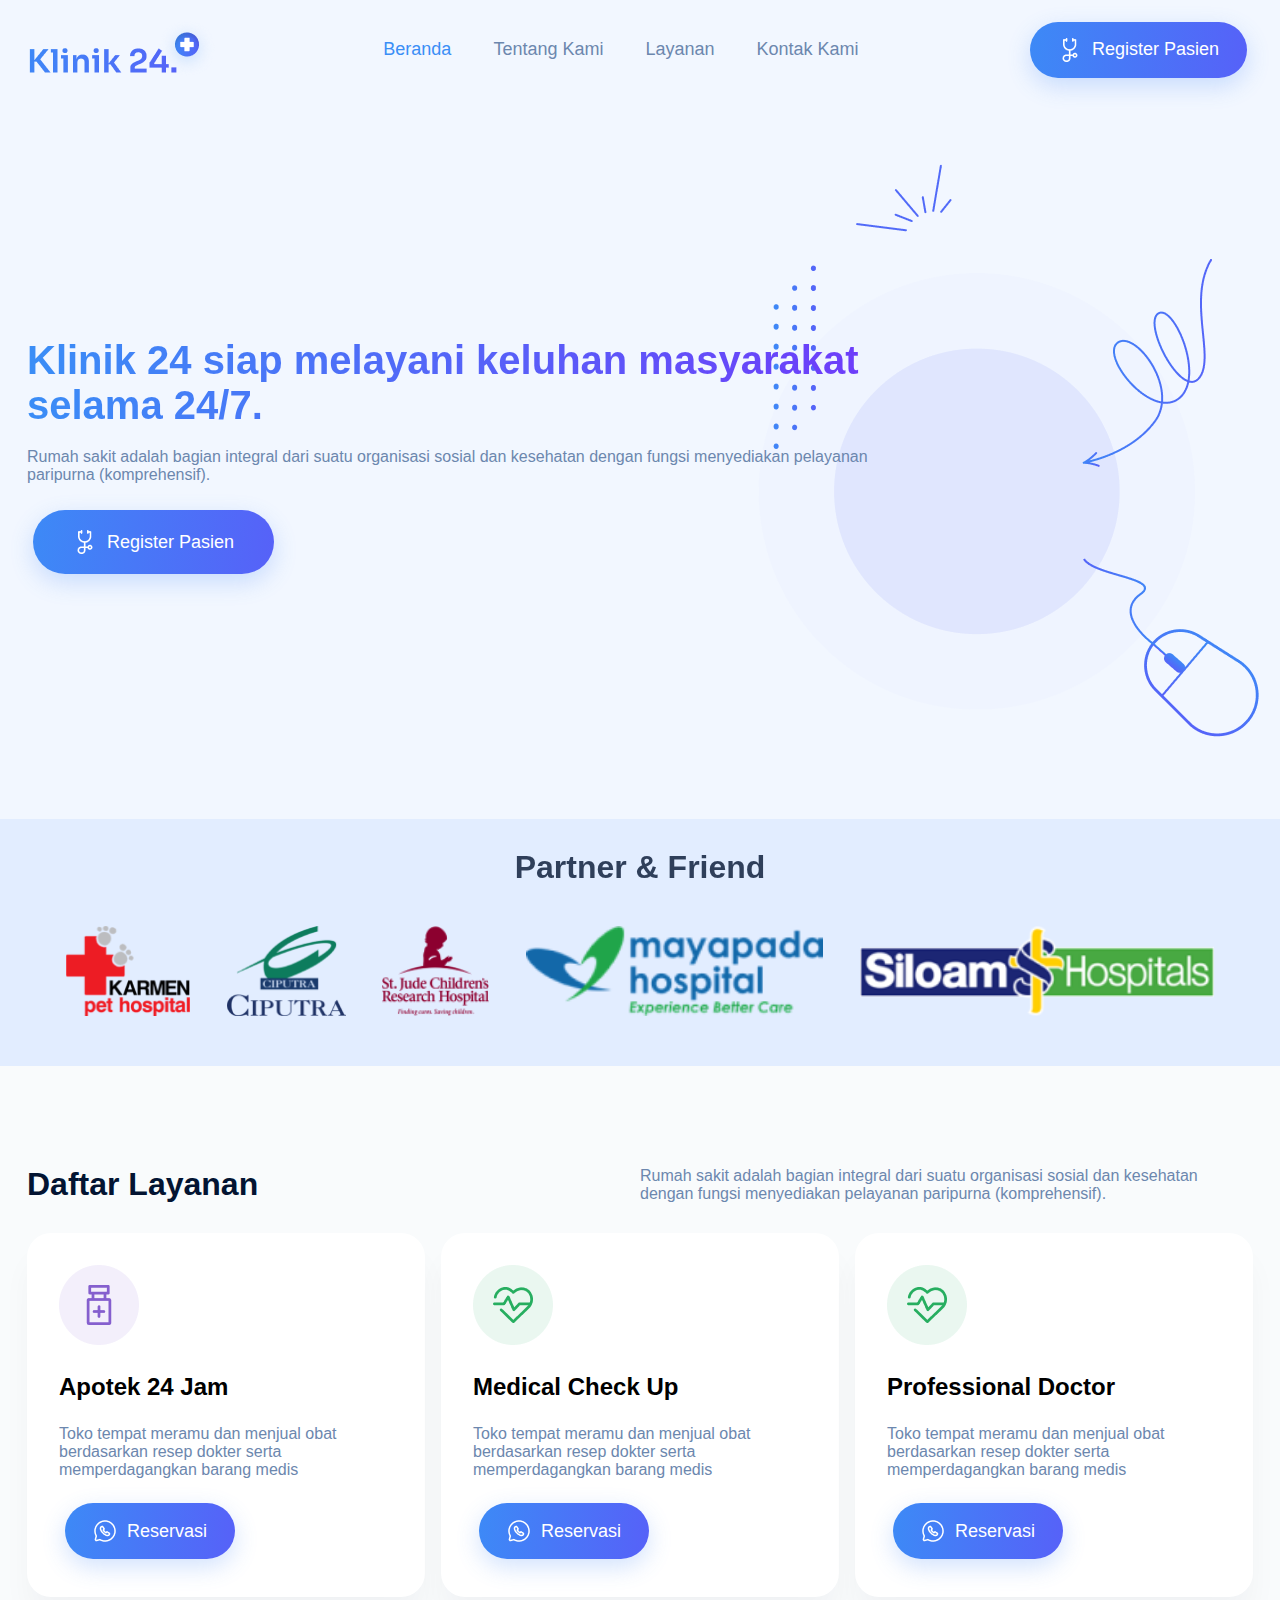
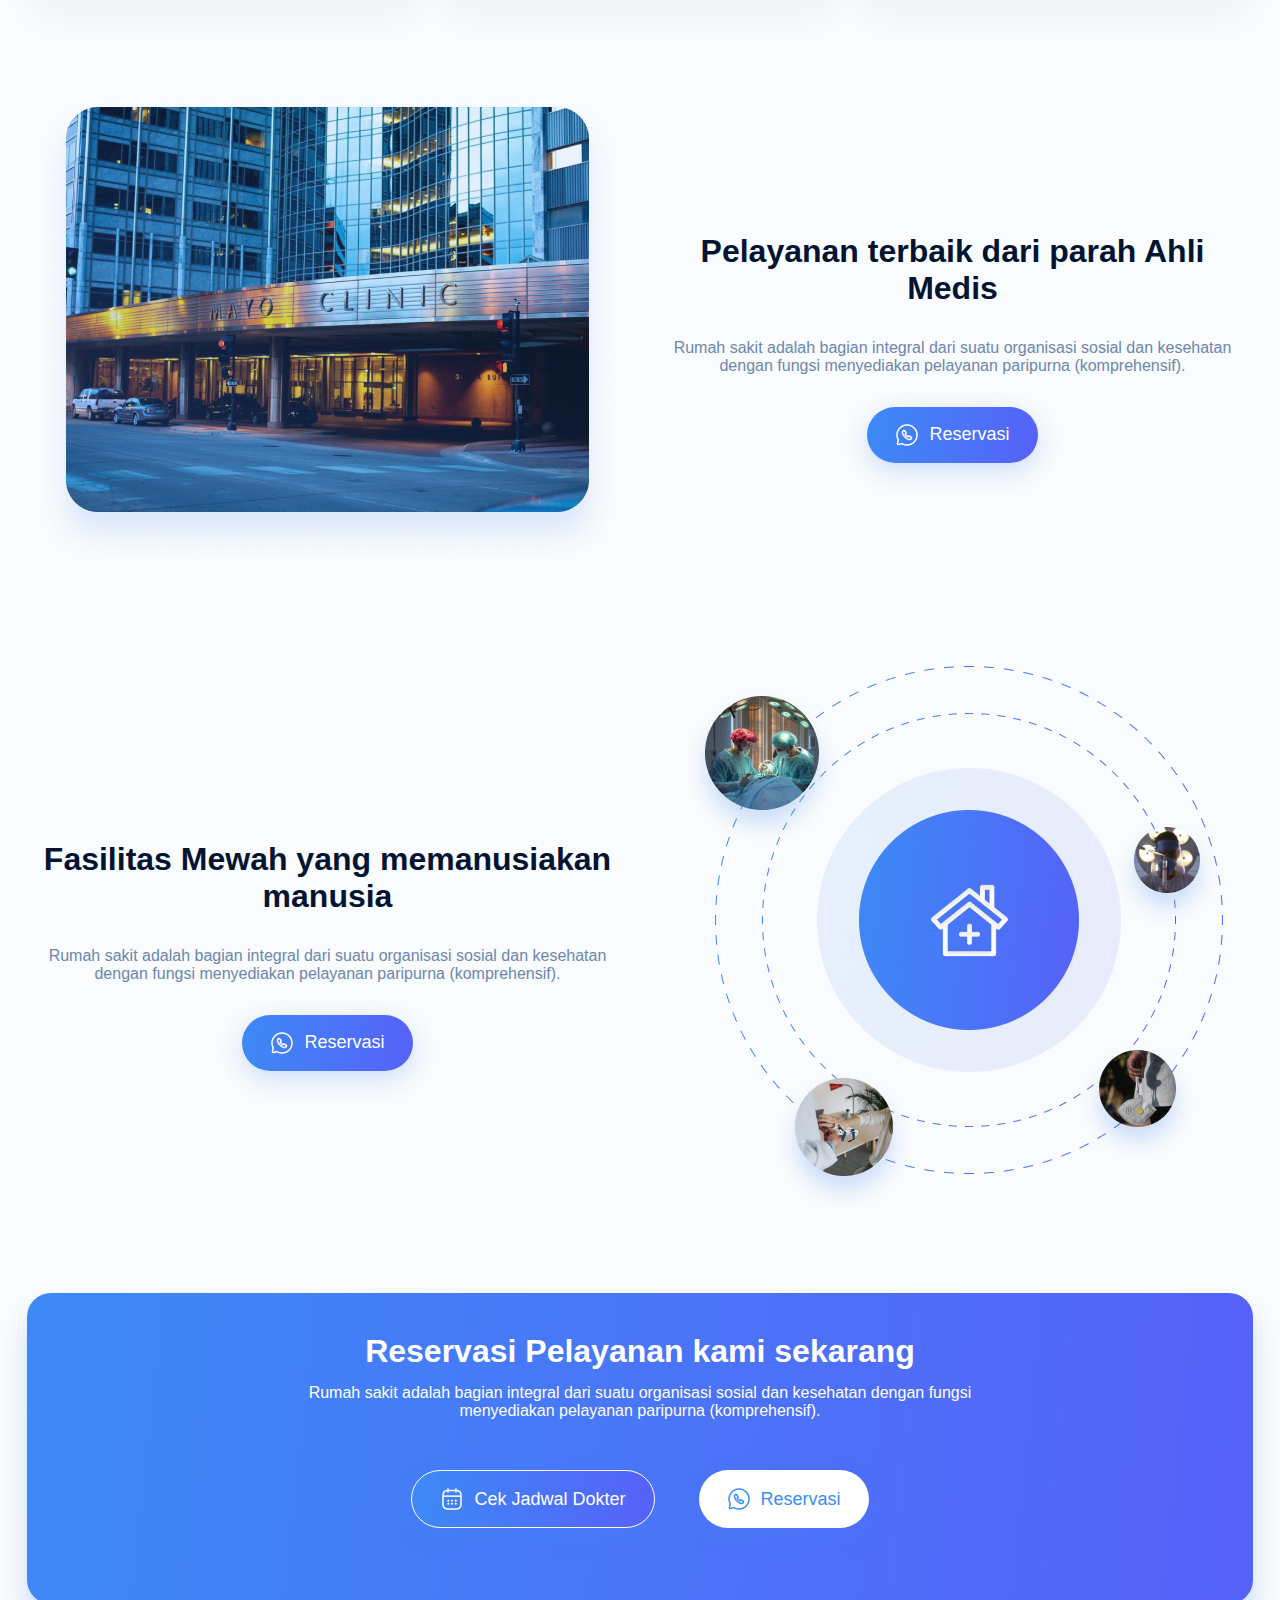
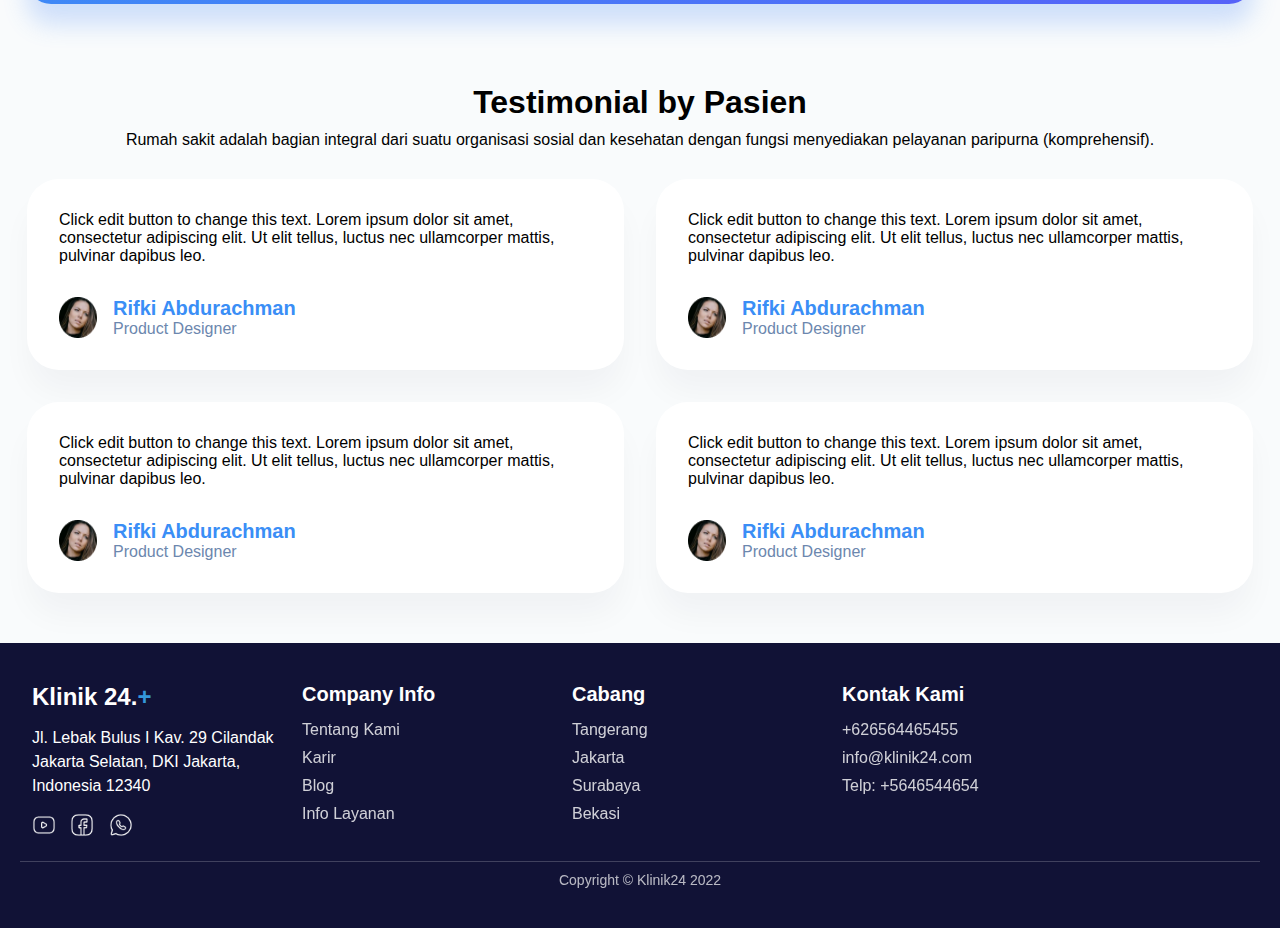
==== pages/Klinik24.html @ da9fb4de "upload" ====
<!DOCTYPE html>
<html lang="en">
<head>
    <meta charset="UTF-8">
    <meta name="viewport" content="width=device-width, initial-scale=1.0">
    <link rel="stylesheet" href="../css/Klinik24.css">
    <title>Document</title>
</head>
<body>
    <header>
        <div class="container">
            <div class="content">
                <img src="../images/klinik24Logo.png" alt="">
                <nav>
                    <a href="#" class="active">Beranda</a>
                    <a href="#">Tentang Kami</a>
                    <a href="#">Layanan</a>
                    <a href="#">Kontak Kami</a>
                </nav>
                <button class="menu">
                    <div>
                        <span></span>
                        <span></span>
                        <span></span>
                    </div>
                    <nav>
                        <ul>
                            <li><a href="#">Beranda</a></li>
                            <li><a href="#">Tentang Kami</a></li>
                            <li><a href="#">Layanan</a></li>
                            <li><a href="#">Kontak Kami</a></li>
                        </ul>
                        <a class="login"><img src="../images/pasient.png" alt=""> Register Pasien</a>
                    </nav>
                </button>
                <div class="account">
                    <button class="login"><img src="../images/pasient.png" alt=""> Register Pasien</button>
                </div>
            </div>
        </div>
    </header>
    <main>
        <section class="landing">
            <div class="container">
                <div class="content">
                    <h1>Klinik 24 siap melayani keluhan masyarakat selama 24/7.</h1>
                    <p>Rumah sakit adalah bagian integral dari suatu organisasi sosial dan kesehatan dengan fungsi menyediakan pelayanan paripurna (komprehensif).</p>
                    <button class="login"><img src="../images/pasient.png" alt=""> Register Pasien</button>
                </div>
            </div>
        </section>
        <div class="partners">
            <div class="container">
                <h1>Partner & Friend</h1>
                <div class="images">
                    <img src="../images/partners/image1.png" alt="">
                    <img src="../images/partners/image2.png" alt="">
                    <img src="../images/partners/image3.png" alt="">
                    <img src="../images/partners/image4.png" alt="">
                    <img src="../images/partners/image5.png" alt="">
                </div>
            </div>
        </div>
        <div class="services">
            <div class="container">
                <div class="headline">
                    <h1>Daftar Layanan</h1>
                    <p>Rumah sakit adalah bagian integral dari suatu organisasi sosial dan kesehatan dengan fungsi menyediakan pelayanan paripurna (komprehensif).</p>
                </div>
                <div class="cards">
                    <div class="card">
                        <img src="../images/services/service1.png" alt="">
                        <h2>Apotek 24 Jam</h2>
                        <p>Toko tempat meramu dan menjual obat berdasarkan resep dokter serta memperdagangkan barang medis</p>
                        <button class="login"><img src="../images/whatsapp.png" alt=""> Reservasi</button>
                    </div>
                    <div class="card">
                        <img src="../images/services/service2.png" alt="">
                        <h2>Medical Check Up</h2>
                        <p>Toko tempat meramu dan menjual obat berdasarkan resep dokter serta memperdagangkan barang medis</p>
                        <button class="login"><img src="../images/whatsapp.png" alt=""> Reservasi</button>
                    </div>
                    <div class="card">
                        <img src="../images/services/service2.png" alt="">
                        <h2>Professional Doctor</h2>
                        <p>Toko tempat meramu dan menjual obat berdasarkan resep dokter serta memperdagangkan barang medis</p>
                        <button class="login"><img src="../images/whatsapp.png" alt=""> Reservasi</button>
                    </div>
                </div>
                <div class="special-service">
                    <img src="../images/special_service.png" alt="">
                    <div class="content">
                        <h2>Pelayanan terbaik dari parah Ahli Medis</h2>
                        <p>Rumah sakit adalah bagian integral dari suatu organisasi sosial dan kesehatan dengan fungsi menyediakan pelayanan paripurna (komprehensif).</p>
                        <button class="login">
                            <img src="../images/whatsapp.png" alt="">
                            Reservasi
                        </button>
                    </div>
                </div>
                <div class="special-service">
                    <div class="content">
                        <h2>Fasilitas Mewah yang memanusiakan manusia</h2>
                        <p>Rumah sakit adalah bagian integral dari suatu organisasi sosial dan kesehatan dengan fungsi menyediakan pelayanan paripurna (komprehensif).</p>
                        <button class="login">
                            <img src="../images/whatsapp.png" alt="">
                            Reservasi
                        </button>
                    </div>
                    <img src="../images/special_service2.png" alt="">
                </div>
            </div>
        </div>
        <div class="container">
            <div class="appointment">
                <h1>Reservasi Pelayanan kami sekarang</h1>
                <p>Rumah sakit adalah bagian integral dari suatu organisasi sosial dan kesehatan dengan fungsi menyediakan pelayanan paripurna (komprehensif).</p>
                <div>
                    <button class="login blue"><img src="../images/calendar.png" alt="">Cek Jadwal Dokter</button>
                    <button class="login white"><img src="../images/whatsapp_blue.jpg" alt="">Reservasi</button>
                </div>
            </div>
        </div>
        <div class="comments">
            <div class="container">
                <div class="headline">
                    <h1>Testimonial by Pasien</h1>
                    <p>Rumah sakit adalah bagian integral dari suatu organisasi sosial dan kesehatan dengan fungsi menyediakan pelayanan paripurna (komprehensif).</p>
                </div>
                <div class="cards">
                    <div class="card">
                        <div class="comment">
                            Click edit button to change this text. Lorem ipsum dolor sit amet, consectetur adipiscing elit. Ut elit tellus, luctus nec ullamcorper mattis, pulvinar dapibus leo.
                        </div>
                        <div class="account">
                            <img src="../images/card_user.png" alt="">
                            <div class="info">
                                <h3>Rifki Abdurachman</h3>
                                <p>Product Designer</p>
                            </div>
                        </div>
                    </div>
                    <div class="card">
                        <div class="comment">
                            Click edit button to change this text. Lorem ipsum dolor sit amet, consectetur adipiscing elit. Ut elit tellus, luctus nec ullamcorper mattis, pulvinar dapibus leo.
                        </div>
                        <div class="account">
                            <img src="../images/card_user.png" alt="">
                            <div class="info">
                                <h3>Rifki Abdurachman</h3>
                                <p>Product Designer</p>
                            </div>
                        </div>
                    </div>
                    <div class="card">
                        <div class="comment">
                            Click edit button to change this text. Lorem ipsum dolor sit amet, consectetur adipiscing elit. Ut elit tellus, luctus nec ullamcorper mattis, pulvinar dapibus leo.
                        </div>
                        <div class="account">
                            <img src="../images/card_user.png" alt="">
                            <div class="info">
                                <h3>Rifki Abdurachman</h3>
                                <p>Product Designer</p>
                            </div>
                        </div>
                    </div>
                    <div class="card">
                        <div class="comment">
                            Click edit button to change this text. Lorem ipsum dolor sit amet, consectetur adipiscing elit. Ut elit tellus, luctus nec ullamcorper mattis, pulvinar dapibus leo.
                        </div>
                        <div class="account">
                            <img src="../images/card_user.png" alt="">
                            <div class="info">
                                <h3>Rifki Abdurachman</h3>
                                <p>Product Designer</p>
                            </div>
                        </div>
                    </div>
                </div>
            </div>
        </div>
    </main>
    <footer>
        <div class="container">
            <div class="row">
                <div class="footer-column company">
                  <h3>Klinik 24.<span>+</span></h3>
                  <p>Jl. Lebak Bulus I Kav. 29 Cilandak<br>
                    Jakarta Selatan, DKI Jakarta, Indonesia 12340
                  </p>
                  <div class="social-icons">
                    <a href="#"><img src="../images/youtube.png" alt="YouTube"></a>
                    <a href="#"><img src="../images/facebook.png" alt="Facebook"></a>
                    <a href="#"><img src="../images/whatsapp3.png" alt="WhatsApp"></a>
                  </div>
                </div>
            
                <div class="footer-column">
                  <h4>Company Info</h4>
                  <ul>
                    <li><a href="#">Tentang Kami</a></li>
                    <li><a href="#">Karir</a></li>
                    <li><a href="#">Blog</a></li>
                    <li><a href="#">Info Layanan</a></li>
                  </ul>
                </div>
            
                <div class="footer-column">
                  <h4>Cabang</h4>
                  <ul>
                    <li><a href="#">Tangerang</a></li>
                    <li><a href="#">Jakarta</a></li>
                    <li><a href="#">Surabaya</a></li>
                    <li><a href="#">Bekasi</a></li>
                  </ul>
                </div>
            
                <div class="footer-column">
                  <h4>Kontak Kami</h4>
                  <ul>
                    <li>+626564465455</li>
                    <li><a href="mailto:info@klinik24.com">info@klinik24.com</a></li>
                    <li>Telp: +5646544654</li>
                  </ul>
                </div>
            </div>
        </div>
        <div class="footer-bottom">
          <p>Copyright © Klinik24 2022</p>
        </div>
      </footer>
      
</body>
</html>
---- css/Klinik24.css ----
:root {
    --background-color: #F2F7FF;
    --second-background-color: #E2EDFF;
    --color: #3A8EF6;
    --second-color: #6C87AE;
    --third-color: #031432;
}
*{
    padding: 0;
    margin: 0;
    box-sizing: border-box;
}

a {
    cursor: pointer;
}

ul{
    list-style-type: none;
}

ul li {
    margin-top: 10px;
    margin-bottom: 10px;
}

body {
    font-family: sans-serif;
    background-color: #F9FBFC;
}

.container {
    max-width: 1250px;
    margin: auto;
    padding-left: 12px;
    padding-right: 12px;
}

header {
    background-color: var(--background-color);
}

header .content {
    display: flex;
    justify-content: space-between;
    align-items: center;
    height: 99px;
}

header .content nav {
    display: flex;
    align-items: center;
    justify-content: center;
    gap: 10px;
}
header nav a {
    text-decoration: none;
    font-size: 18px;
    color: var(--second-color);
    padding: 10px 16px;
    border-radius: 18px;
}

header nav a.active {
    color: var(--color);
}

header .content .menu,
header .content .menu .login {
    display: none;
}

.login {
    background: linear-gradient(96.14deg, #3A8EF6 -10.84%, #6F3AFA 196.74%);
    box-shadow: 0px 8px 23px 0px #4184F73D;
    color: white;
    display: flex;
    cursor: pointer;
    gap: 10px;
    align-items: center;
    border: none;
    font-size: 18px;
    padding: 16px 28px;
    border-radius: 100px;
    margin: 6px;
}

button.login img {
    width: 24px;
}
main .landing {
    background-color: var(--background-color);
    background-image: url('../images/landing_bg.png');
    background-repeat: no-repeat;
    background-position: right;
}

main .landing .content {
    height: 80vh;
    width: 70%;
    display: flex;
    align-items: flex-start;
    justify-content: center;
    gap: 20px;
    flex-direction: column;
}

main .landing h1 {
    font-size: 40px;
    font-weight: bold;
    background: linear-gradient(96.14deg, #3A8EF6 0%, #6F3AFA 100%);
    -webkit-background-clip: text;
    -webkit-text-fill-color: transparent;
    background-clip: text;
}

main .landing p {
    font-size: 16px;
    color: var(--second-color);
}
main .landing button {
    padding: 20px 40px;
}

main .partners {
    background-color: var(--second-background-color);
    text-align: center;
    padding-top: 30px;
    padding: 30px;
}

main .partners h1 {
    color: var(--third-color);
    font-size: 32px;
    padding-bottom: 24px;
    opacity: 0.8;
}

main .partners img {
    height: 90px;
    margin: 16px;
}

main .services {
    margin-top: 30px;
    margin-bottom: 30px;
}
main .services .headline{
    display: grid;
    grid-template-columns: repeat(2, 1fr);
    align-items: center;
    margin-top: 100px;
}

main .services .headline h1 {
    color: var(--third-color);
    font-size: 32px;
}

main .services .headline p {
    color: var(--second-color);
}

main .services .cards {
    display: grid;
    grid-template-columns: repeat(auto-fit, minmax(250px, 1fr));
    gap: 16px;
    margin-top: 30px;
    margin-bottom: 50px;
}

main .services .cards .card {
    background-color: white;
    box-shadow: 0px 24px 32px -3px #0309320A;
    border-radius: 24px;
    padding: 32px;
}

main .services .card h2 {
    font-size: 24px;
    margin-top: 24px;
    margin-bottom: 24px;
}

main .services .card p {
    margin-top: 24px;
    margin-bottom: 24px;
    color: var(--second-color);
}

main .services .special-service {
    display: grid;
    grid-template-columns: repeat(auto-fit, minmax(500px, 1fr));
    gap: 24px;
    align-items: center;
    justify-content: space-between;
    margin-top: 100px;
}

main .services .special-service * {
    margin: auto;
    text-align: center;
}

main .services .special-service h2 {
    font-size: 32px;
    margin-top: 32px;
    margin-bottom: 32px;
    color: var(--third-color);
}

main .services .special-service p {
    color: var(--second-color);
    margin-top: 32px;
    margin-bottom: 32px;
}

main .appointment {
    display: flex;
    align-items: center;
    flex-direction: column;
    justify-content: center;
    text-align: center;
    gap: 14px;
    border-radius: 24px;
    box-shadow: 0px 20px 24px 0px #4184F73D;
    background: linear-gradient(96.14deg, #3A8EF6 -10.84%, #6F3AFA 196.74%);
    padding: 40px;
    margin: 80px 0px;
    color: white;
}

main .appointment h1 {
}
main .appointment p {
    width: 60%;
    
}
main .appointment div {
    display: flex;
    gap: 32px;
    padding-top: 30px;
    padding-bottom: 30px;
}
main .appointment div button.blue {
    box-shadow: 0px 8px 23px 0px #4184F73D;
    border: 1px solid #FFFFFF;
    color: white;
}

main .appointment div button.white {
    box-shadow: 0px 8px 23px 0px #4184F73D;
    background: white;
    color: var(--color);
}

.comments .headline {
    display: flex;
    align-items: center;
    text-align: center;
    flex-direction: column;
    gap: 10px;
}

.comments .cards {
    display: grid;
    grid-template-columns: repeat(auto-fit, minmax(500px, 1fr));
    gap: 32px;
    margin-top: 30px;
    margin-bottom: 50px;
}

.comments .cards .card {
    background-color: white;
    border-radius: 32px;
    padding: 32px;
    box-shadow: 0px 24px 32px -3px #0309320A;
}

.comments .card .comment {
    margin-bottom: 32px;
}

.comments .cards .card .account {
    display: flex;
    gap: 16px;
}

.comments .card .account .info h3 {
    color: var(--color);
    font-size: 20px;
}

.comments .card .account .info p {
    color: var(--second-color);
}


footer {
    background-color: #111236;
    color: #fff;
    padding: 40px 20px;
}

footer .row {
  display: grid;
  grid-template-columns: repeat(auto-fit, 250px);
  gap: 20px;
}
  .footer-column h4 {
    margin-bottom: 15px;
    font-size: 20px;
    font-weight: bold;
  }
  
  .footer-column ul {
    list-style-type: none;
  }
  
  .footer-column ul li {
    margin-bottom: 10px;
    opacity: 0.8;
  }
  
  .footer-column ul li a {
    text-decoration: none;
    color: #fff;
  }
  
  .footer-column ul li a:hover {
    text-decoration: underline;
  }
  
  .company h3 {
    font-size: 24px;
    margin-bottom: 15px;
  }
  
  .company h3 span {
    color: #3498db;
  }
  
  .company p {
    margin-bottom: 15px;
    line-height: 1.5;
  }
  
  .social-icons a {
    display: inline-block;
    margin-right: 10px;
  }
  
  .social-icons img {
    width: 24px;
    height: 24px;
  }
  
  .footer-bottom {
    text-align: center;
    margin-top: 20px;
    border-top: 1px solid rgba(255, 255, 255, 0.2);
    padding-top: 10px;
  }
  
  .footer-bottom p {
    font-size: 14px;
    opacity: 0.7;
  }

@media (max-width: 1000px) {
    header .content .account {
        display: none;
    }
    header .content nav  {
        display: none;
    }

    header .content .menu {
        display: block;
        position: relative;
    }

    header .content .menu .login {
        display: block;
    }

    header .content .menu {
        padding: 10px 15px;
        background-color: var(--background-color);
    }

    header .content .menu div {
        display: flex;
        flex-direction: column;
        height: 10px;
        justify-content: space-around;
    }
    header .content .menu div span {
        width: 20px;
        height: 1px;
        background-color: black;

    }
    header .content .menu:hover nav{
        display: flex;
        position: fixed;
        justify-content: space-between;
        background: #FFFCF8;
        transform: translate(0%, 0%);
        padding: 10px;
        flex-direction: column;
        gap: 15px;
        border: 1px solid #F4E8D8;
        right: 0px;
        top: 0px;
        bottom: 0px;
        padding-top: 100px;
        padding-bottom: 50px;
        width: 300px;
    }
    header .content .menu nav a {
        margin: 10px;
    }
    main .landing .content {
        width: 80%;
        padding: 16px;
    }
}


@media screen and (max-width: 800px) {
    main .landing .content {
        width: 100%;
        padding: 16px;
    }
    main .landing h1 {
        font-size: 40px;
    }
    main .landing p {
        font-size: 18px;
    }
    header .account button {
        font-size: 14px;
    }
}
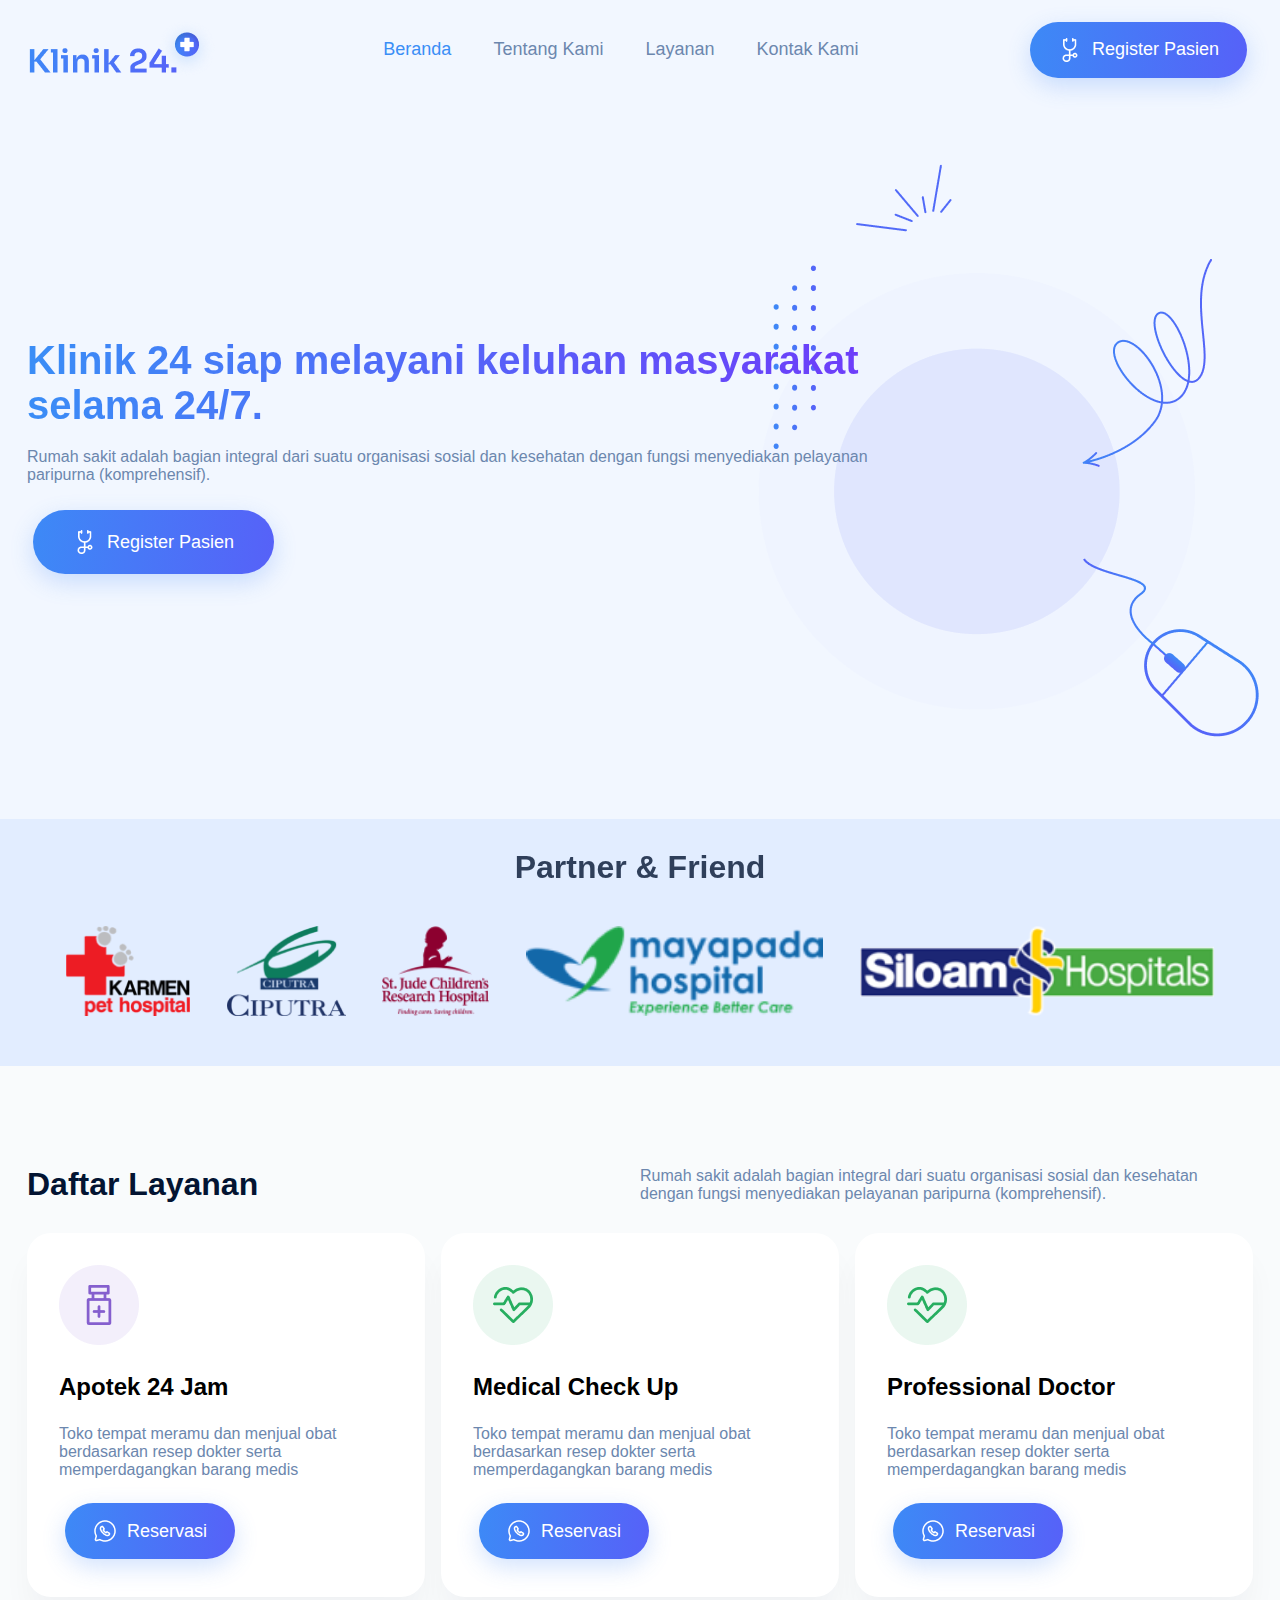
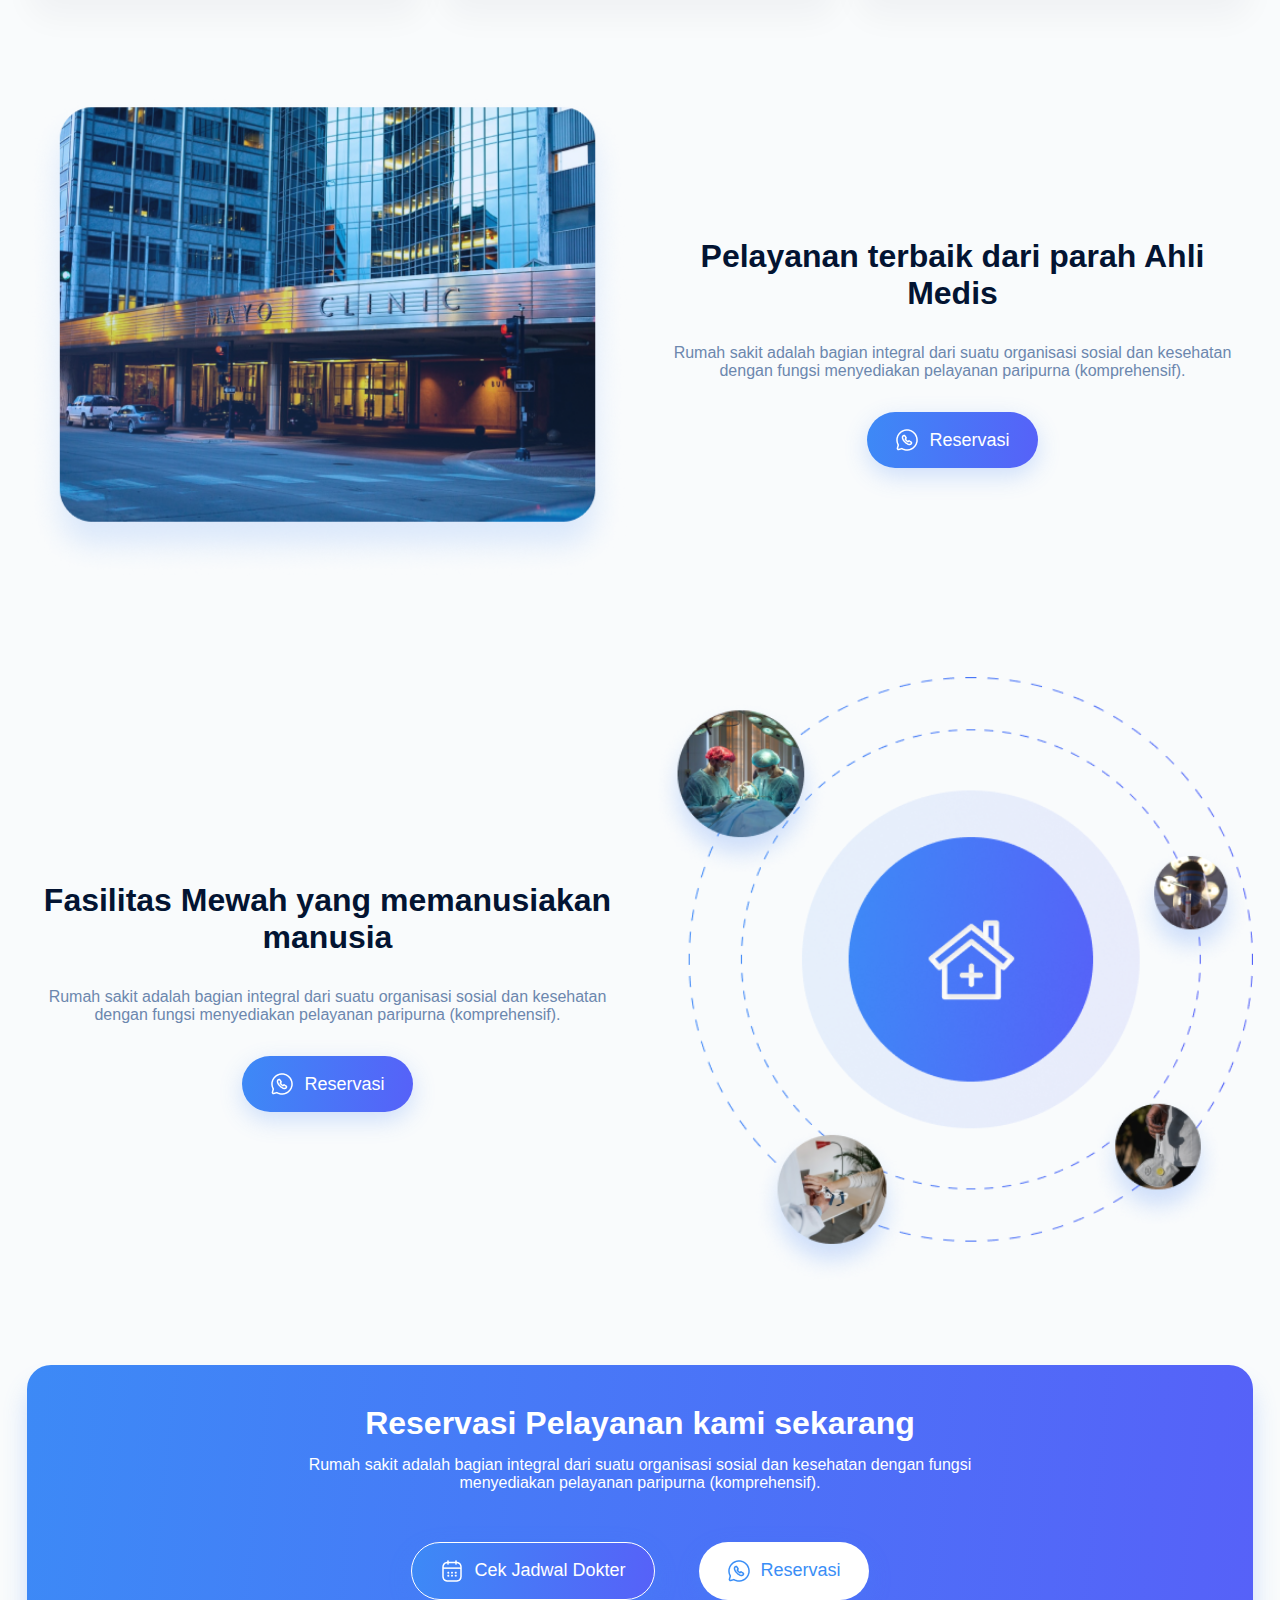
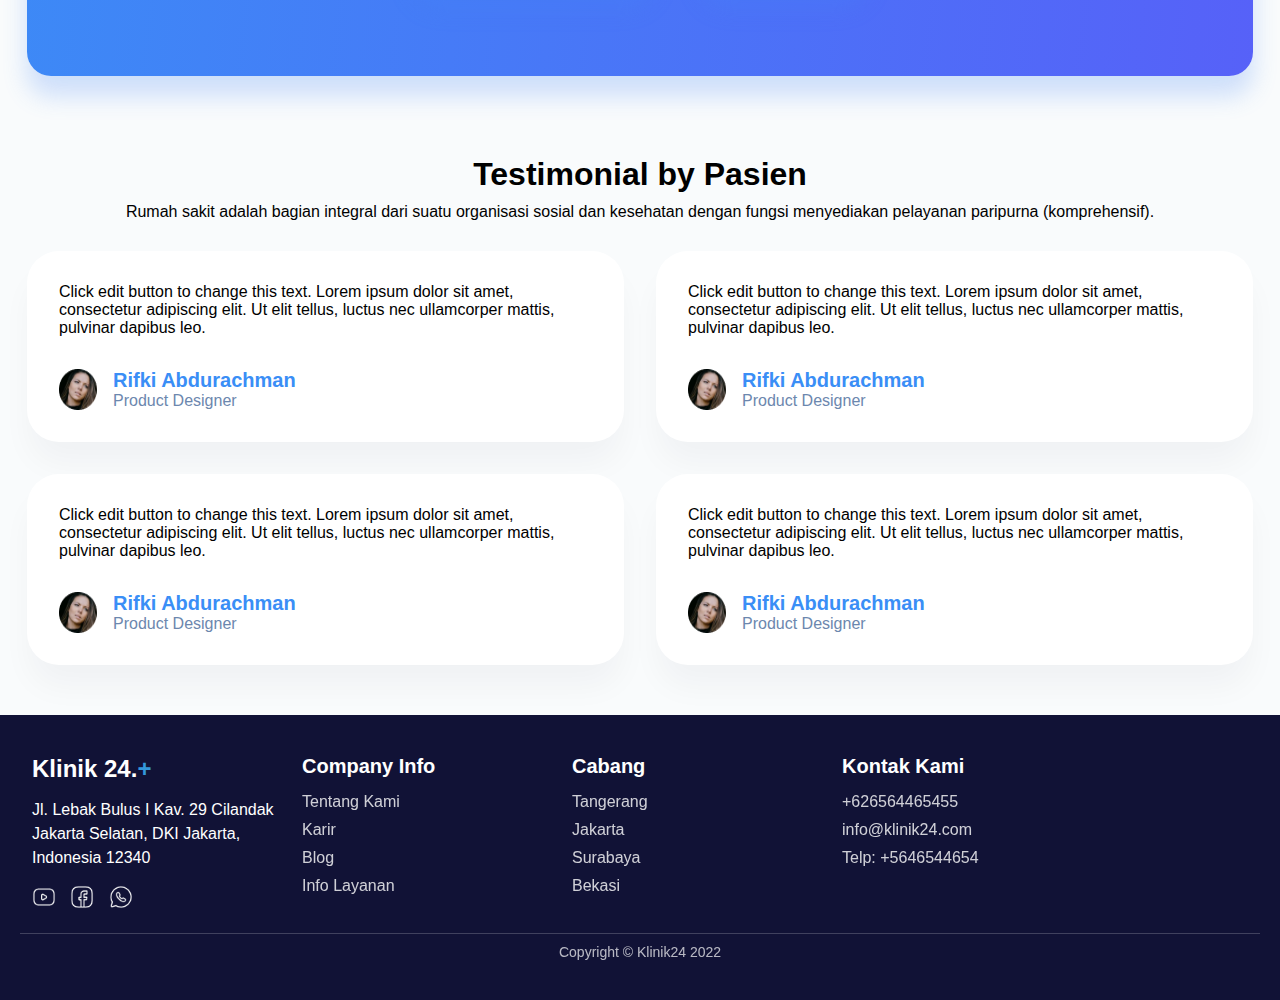
==== commit ac39e66e: "update" ====
--- a/pages/Klinik24.html
+++ b/pages/Klinik24.html
@@ -98,7 +98,7 @@
                         </button>
                     </div>
                 </div>
-                <div class="special-service">
+                <div class="special-service reverse">
                     <div class="content">
                         <h2>Fasilitas Mewah yang memanusiakan manusia</h2>
                         <p>Rumah sakit adalah bagian integral dari suatu organisasi sosial dan kesehatan dengan fungsi menyediakan pelayanan paripurna (komprehensif).</p>
--- a/css/Klinik24.css
+++ b/css/Klinik24.css
@@ -200,6 +200,10 @@
 main .services .special-service * {
     margin: auto;
     text-align: center;
+}
+
+main .services .special-service > img {
+    width: 100%;
 }
 
 main .services .special-service h2 {
@@ -230,8 +234,6 @@
     color: white;
 }
 
-main .appointment h1 {
-}
 main .appointment p {
     width: 60%;
     
@@ -366,6 +368,12 @@
     font-size: 14px;
     opacity: 0.7;
   }
+
+@media screen and (max-width: 1065px){
+    .reverse .content {
+        grid-area: 2;
+    }
+}
 
 @media (max-width: 1000px) {
     header .content .account {
@@ -425,6 +433,10 @@
         width: 80%;
         padding: 16px;
     }
+    main .services .headline {
+        grid-template-columns: 1fr;
+        gap: 12px;
+    }
 }
 
 
@@ -442,4 +454,12 @@
     header .account button {
         font-size: 14px;
     }
+
+    main .appointment div {
+        flex-direction: column;
+    }
+    .comments .cards,
+    main .services .special-service {
+        grid-template-columns: 1fr;
+    }
 }